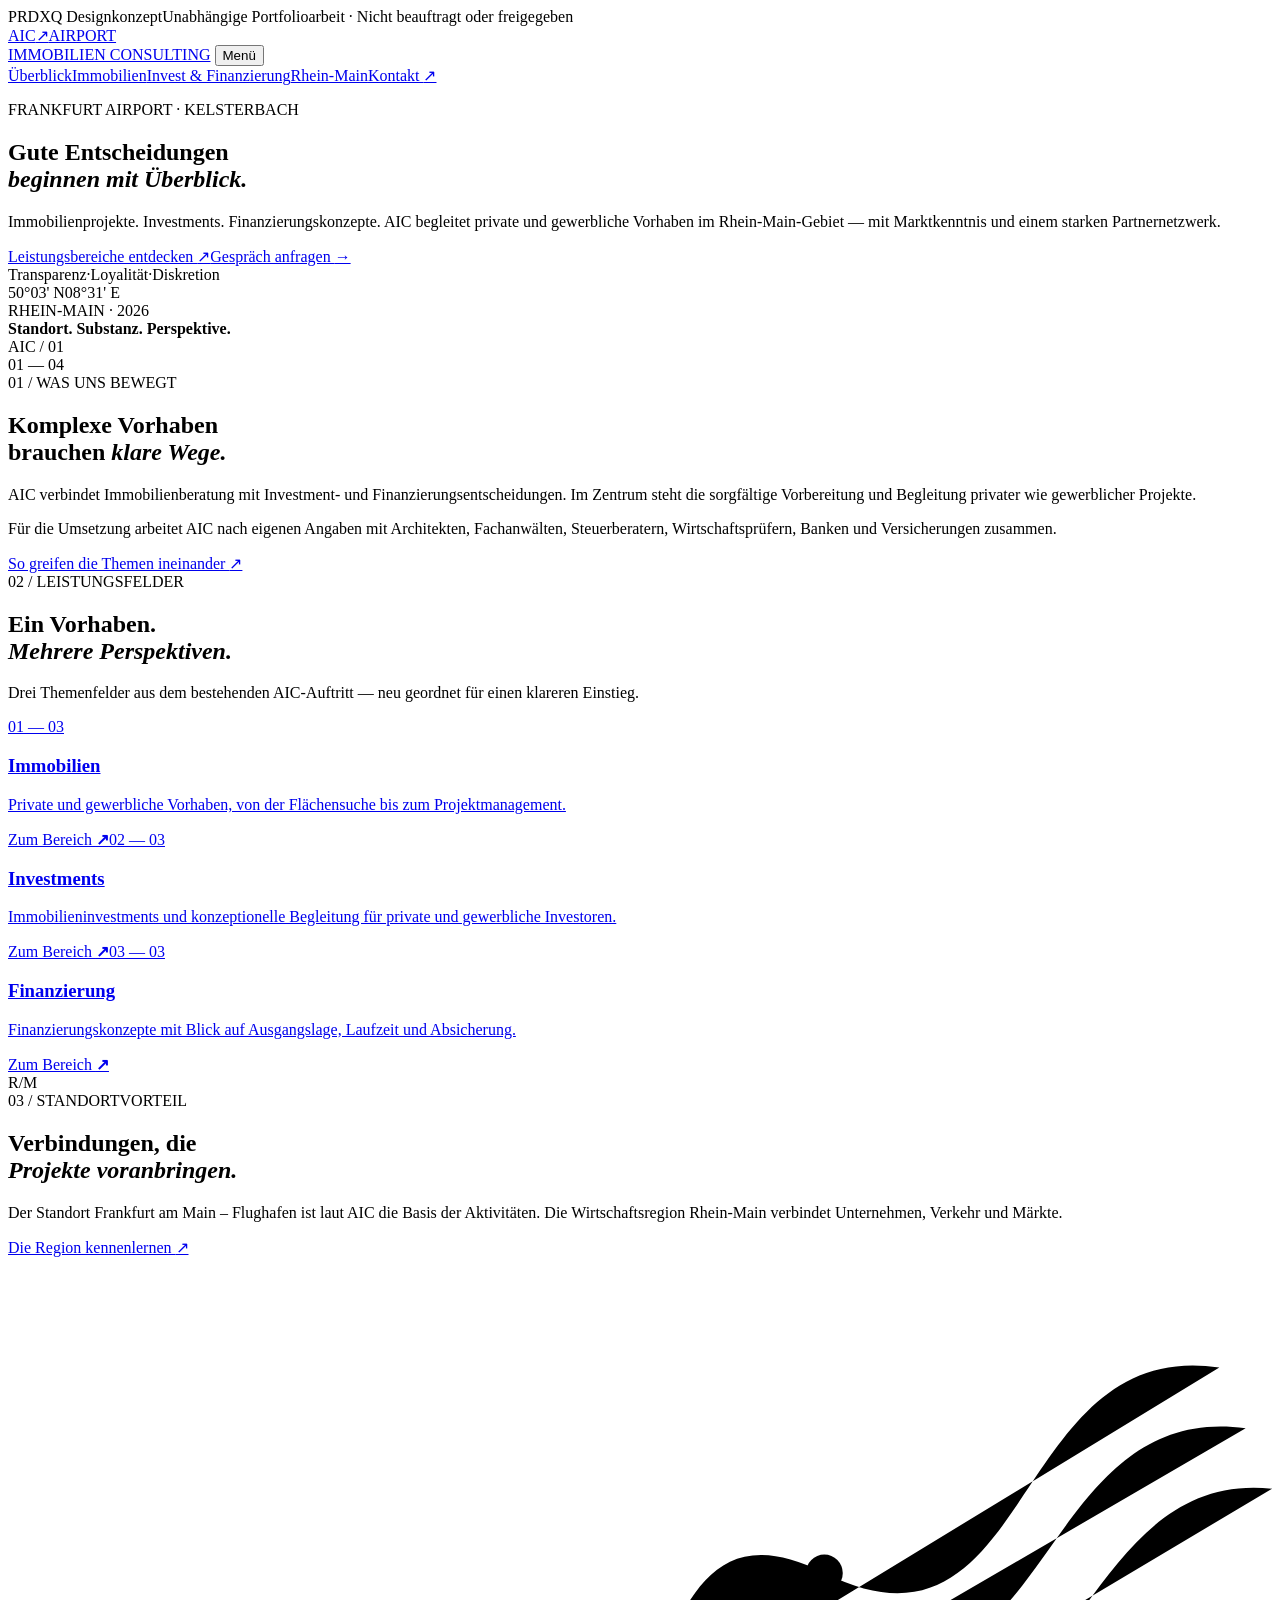
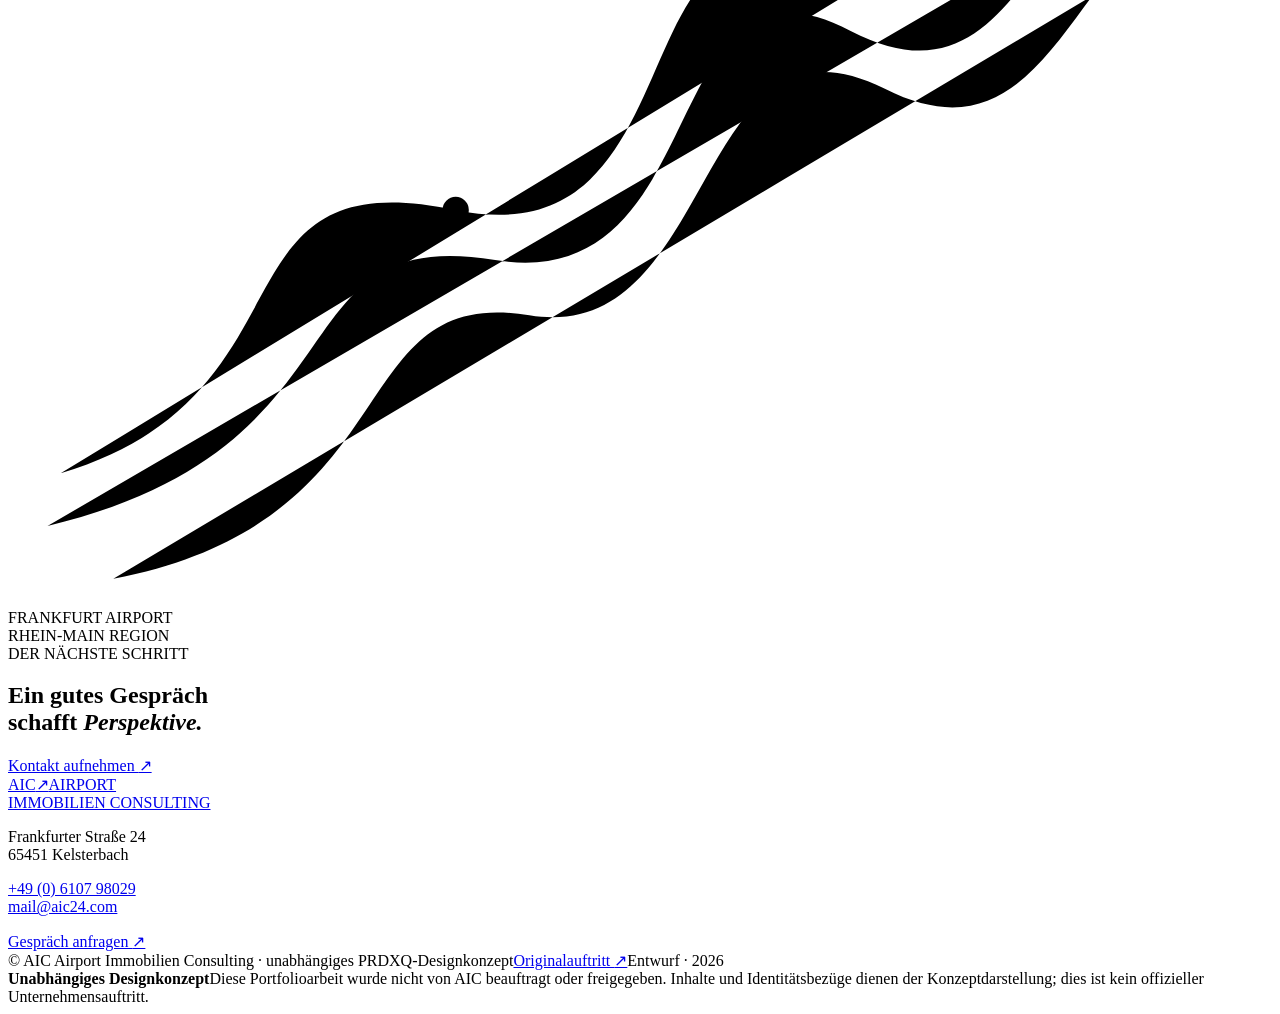
==== index.html @ 9c1928cd "Add AIC redesign concept index.html" ====
<!doctype html>
<html lang="de">
<head>
  <meta charset="utf-8"><meta name="viewport" content="width=device-width, initial-scale=1">
  <meta name="theme-color" content="#142e30">
  <meta name="description" content="Unabhängiges PRDXQ-Websitekonzept für AIC Airport Immobilien Consulting in Kelsterbach. Immobilien, Investments und Finanzierungsberatung.">
  <title>AIC — Immobilien mit Weitblick | Konzept von PRDXQ</title>
  <link rel="icon" href="favicon.svg" type="image/svg+xml"><link rel="stylesheet" href="styles.css">
</head>
<body>
  <div class="concept-ribbon"><span>PRDXQ Designkonzept</span><span>Unabhängige Portfolioarbeit · Nicht beauftragt oder freigegeben</span></div>
  <header class="site-header"><a class="brand" href="index.html" aria-label="AIC Startseite"><span class="brand-mark">AIC<span>↗</span></span><span class="brand-name">AIRPORT<br>IMMOBILIEN CONSULTING</span></a>
    <button class="menu-toggle" aria-expanded="false" aria-controls="primary-nav"><span></span><span></span><span class="sr-only">Menü</span></button>
    <nav id="primary-nav" class="primary-nav" aria-label="Hauptnavigation"><a class="active" href="index.html">Überblick</a><a href="immobilien.html">Immobilien</a><a href="investment.html">Invest & Finanzierung</a><a href="region.html">Rhein-Main</a><a class="nav-contact" href="kontakt.html">Kontakt <span>↗</span></a></nav>
  </header>
  <main>
    <section class="hero hero-home">
      <div class="hero-copy"><p class="eyebrow"><span class="eyebrow-line"></span> FRANKFURT AIRPORT · KELSTERBACH</p><h1>Gute Entscheidungen<br><em>beginnen mit Überblick.</em></h1><p class="hero-lede">Immobilienprojekte. Investments. Finanzierungskonzepte. AIC begleitet private und gewerbliche Vorhaben im Rhein-Main-Gebiet — mit Marktkenntnis und einem starken Partnernetzwerk.</p><div class="hero-actions"><a class="button button-light" href="immobilien.html">Leistungsbereiche entdecken <span>↗</span></a><a class="text-link" href="kontakt.html">Gespräch anfragen <span>→</span></a></div><div class="hero-foot"><span>Transparenz</span><span>·</span><span>Loyalität</span><span>·</span><span>Diskretion</span></div></div>
      <div class="hero-art" aria-label="Abstrakte Architekturzeichnung der Rhein-Main-Region"><div class="orbit orbit-a"></div><div class="orbit orbit-b"></div><div class="sun"></div><div class="tower tower-back"></div><div class="tower tower-main"><i></i><i></i><i></i><i></i><i></i><i></i></div><div class="tower tower-low"></div><div class="runway"><span>50°03' N</span><span>08°31' E</span></div><div class="art-caption">RHEIN-MAIN · 2026<br><b>Standort. Substanz. Perspektive.</b></div><div class="art-coordinate">AIC / 01</div></div>
      <div class="hero-index">01 <span>—</span> 04</div>
    </section>
    <section class="intro section-pad"><div class="section-kicker">01 / WAS UNS BEWEGT</div><div class="intro-grid"><h2>Komplexe Vorhaben<br>brauchen <em>klare Wege.</em></h2><div class="intro-body"><p>AIC verbindet Immobilienberatung mit Investment- und Finanzierungsentscheidungen. Im Zentrum steht die sorgfältige Vorbereitung und Begleitung privater wie gewerblicher Projekte.</p><p>Für die Umsetzung arbeitet AIC nach eigenen Angaben mit Architekten, Fachanwälten, Steuerberatern, Wirtschaftsprüfern, Banken und Versicherungen zusammen.</p><a class="arrow-link" href="investment.html">So greifen die Themen ineinander <span>↗</span></a></div></div></section>
    <section class="practice-section"><div class="section-pad"><div class="section-top"><div><div class="section-kicker">02 / LEISTUNGSFELDER</div><h2>Ein Vorhaben.<br><em>Mehrere Perspektiven.</em></h2></div><p class="section-aside">Drei Themenfelder aus dem bestehenden AIC-Auftritt — neu geordnet für einen klareren Einstieg.</p></div><div class="practice-grid"><a class="practice-card card-property" href="immobilien.html"><span class="card-no">01 — 03</span><div class="line-icon building-icon"><i></i><i></i><i></i><i></i><i></i><i></i><i></i><i></i><i></i></div><h3>Immobilien</h3><p>Private und gewerbliche Vorhaben, von der Flächensuche bis zum Projektmanagement.</p><span class="card-link">Zum Bereich <b>↗</b></span></a><a class="practice-card card-invest" href="investment.html"><span class="card-no">02 — 03</span><div class="line-icon chart-icon"><i></i><i></i><i></i><i></i></div><h3>Investments</h3><p>Immobilieninvestments und konzeptionelle Begleitung für private und gewerbliche Investoren.</p><span class="card-link">Zum Bereich <b>↗</b></span></a><a class="practice-card card-finance" href="investment.html#finanzierung"><span class="card-no">03 — 03</span><div class="line-icon compass-icon"><i></i><i></i></div><h3>Finanzierung</h3><p>Finanzierungskonzepte mit Blick auf Ausgangslage, Laufzeit und Absicherung.</p><span class="card-link">Zum Bereich <b>↗</b></span></a></div></div></section>
    <section class="region-band"><div class="region-number">R/M</div><div><div class="section-kicker">03 / STANDORTVORTEIL</div><h2>Verbindungen, die<br><em>Projekte voranbringen.</em></h2><p>Der Standort Frankfurt am Main – Flughafen ist laut AIC die Basis der Aktivitäten. Die Wirtschaftsregion Rhein-Main verbindet Unternehmen, Verkehr und Märkte.</p><a class="button button-outline" href="region.html">Die Region kennenlernen <span>↗</span></a></div><div class="region-lines" aria-hidden="true"><svg viewBox="0 0 480 360"><path d="M20 310 C120 280 75 190 170 210 S230 80 310 120 S380 30 460 42"/><path d="M15 330 C140 300 100 215 185 229 S245 103 320 142 S390 54 470 65"/><path d="M40 350 C155 328 126 238 198 250 S260 127 333 164 S405 80 480 88"/><circle cx="310" cy="120" r="7"/><circle cx="170" cy="210" r="5"/></svg><span>FRANKFURT AIRPORT<br>RHEIN-MAIN REGION</span></div></section>
    <section class="closing-cta"><div class="section-kicker">DER NÄCHSTE SCHRITT</div><h2>Ein gutes Gespräch<br>schafft <em>Perspektive.</em></h2><a class="button button-dark" href="kontakt.html">Kontakt aufnehmen <span>↗</span></a></section>
  </main>
  <footer class="site-footer"><div class="footer-main"><a class="brand footer-brand" href="index.html"><span class="brand-mark">AIC<span>↗</span></span><span class="brand-name">AIRPORT<br>IMMOBILIEN CONSULTING</span></a><p>Frankfurter Straße 24<br>65451 Kelsterbach</p><p><a href="tel:+49610798029">+49 (0) 6107 98029</a><br><a href="mailto:mail@aic24.com">mail@aic24.com</a></p><a href="kontakt.html" class="footer-cta">Gespräch anfragen <span>↗</span></a></div><div class="footer-bottom"><span>© AIC Airport Immobilien Consulting · unabhängiges PRDXQ-Designkonzept</span><a href="https://www.aic24.de/" target="_blank" rel="noopener">Originalauftritt <span>↗</span></a><span>Entwurf · 2026</span></div></footer>
  <aside class="concept-note"><b>Unabhängiges Designkonzept</b><span>Diese Portfolioarbeit wurde nicht von AIC beauftragt oder freigegeben. Inhalte und Identitätsbezüge dienen der Konzeptdarstellung; dies ist kein offizieller Unternehmensauftritt.</span></aside>
  <script src="script.js" defer></script>
</body></html>
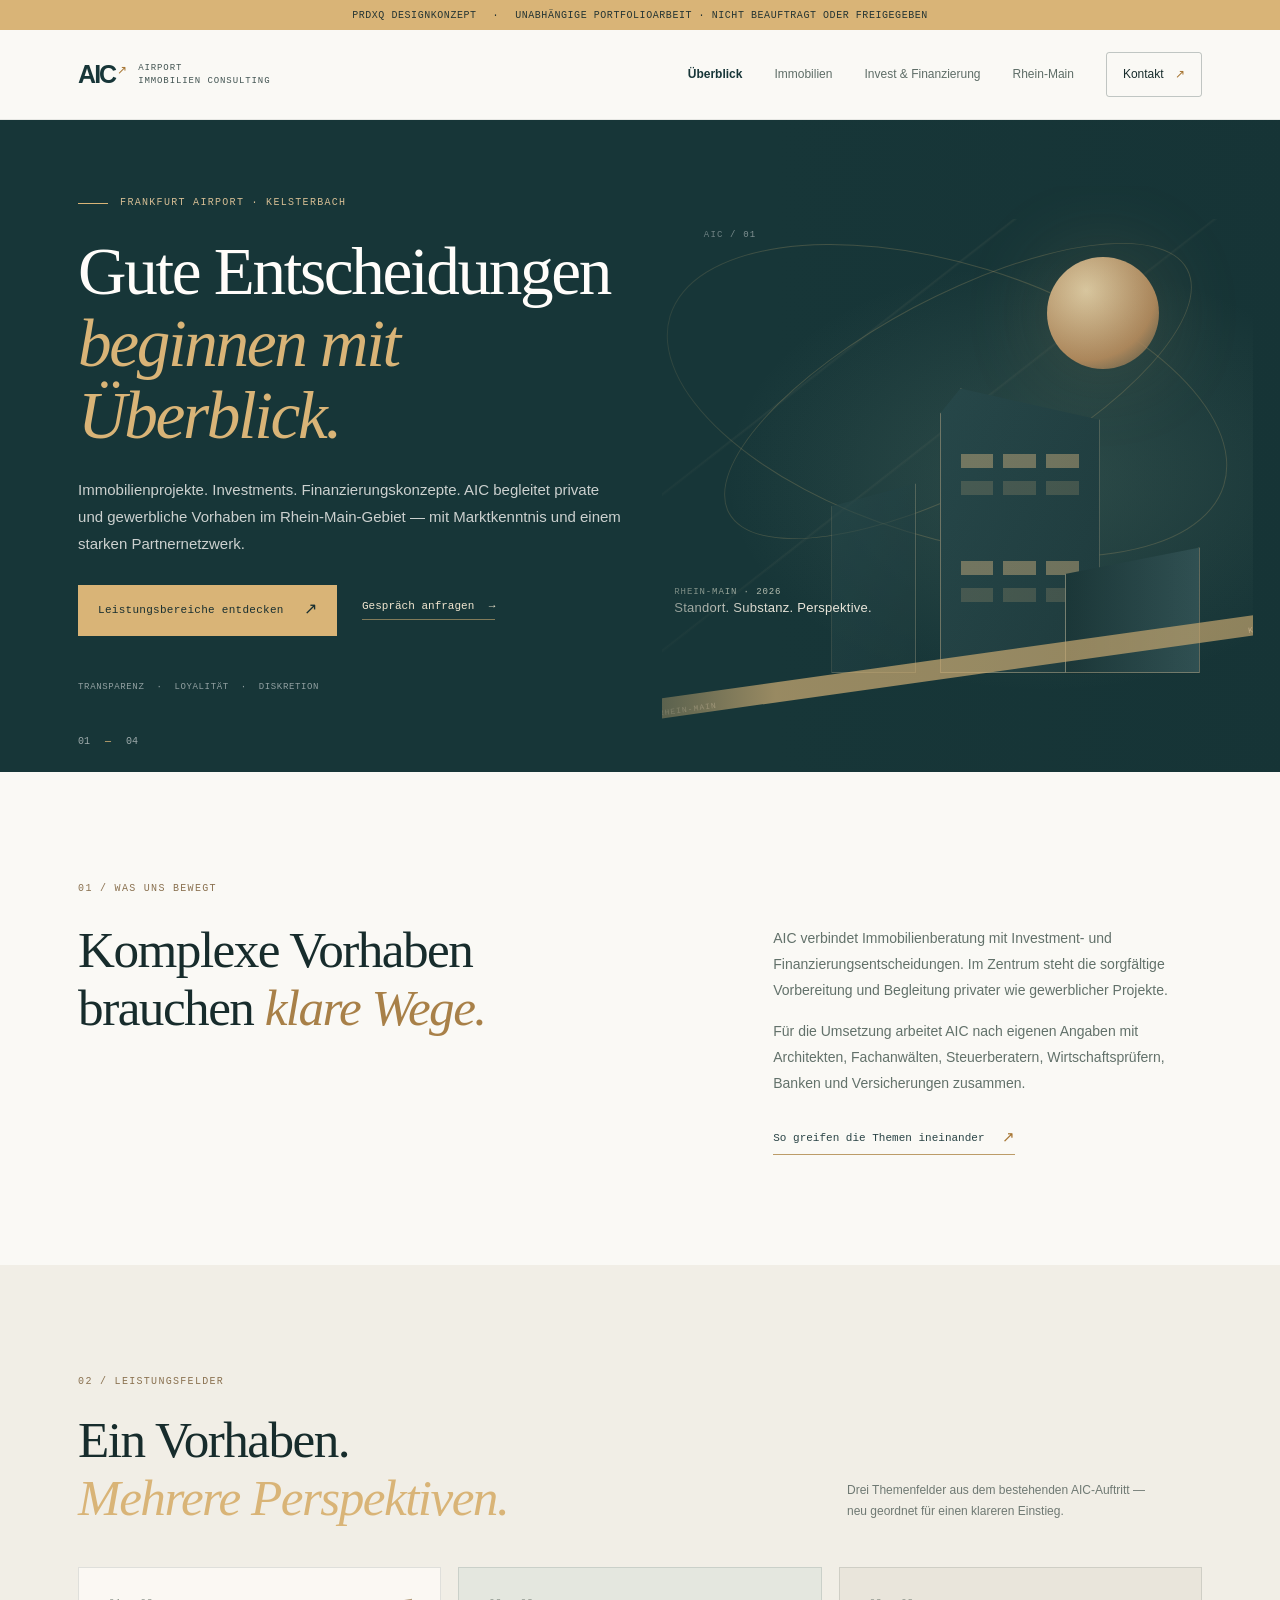
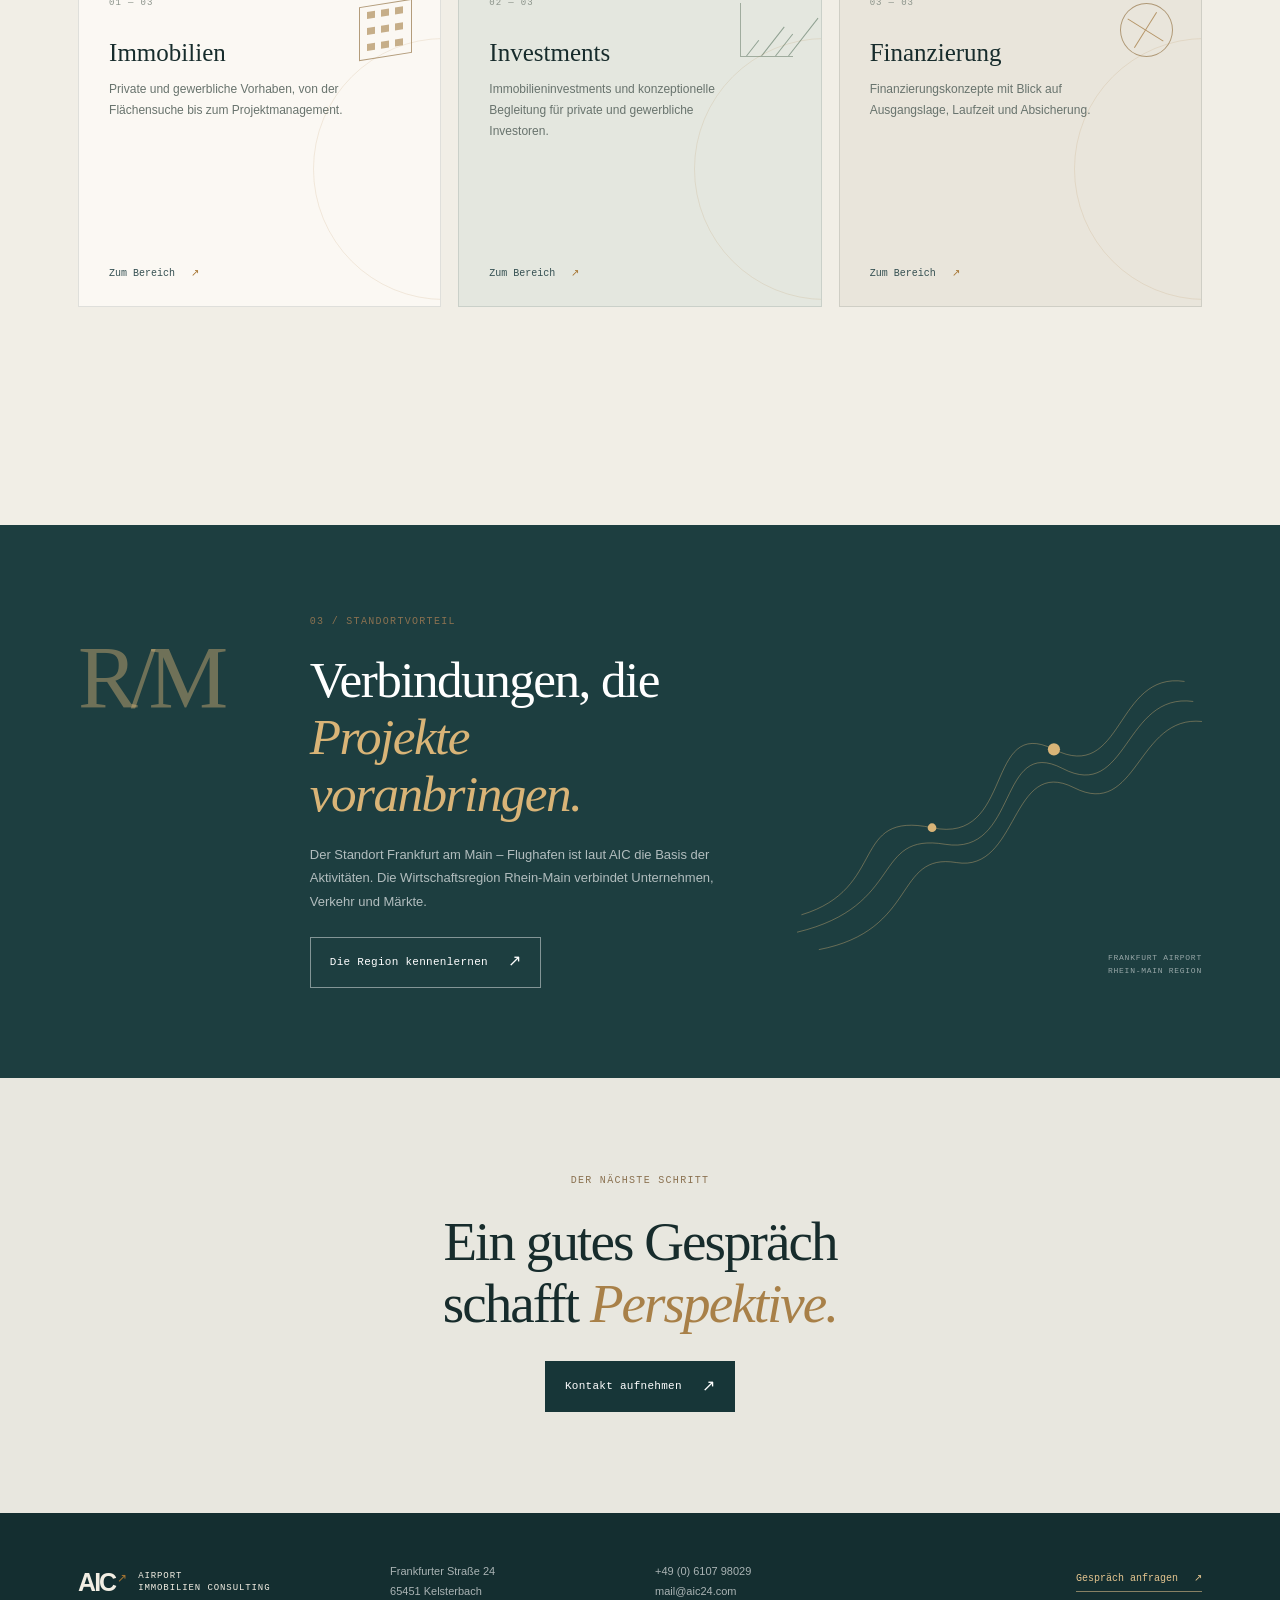
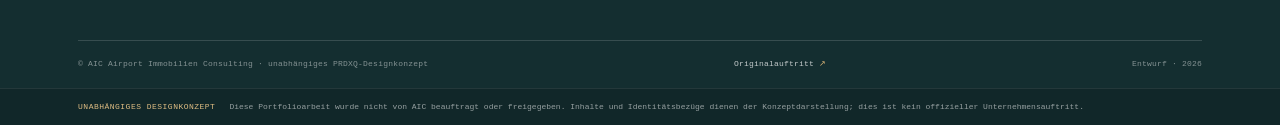
==== commit 649f628b: "Refine verified details in index.html" ====
--- a/index.html
+++ b/index.html
@@ -16,7 +16,7 @@
   <main>
     <section class="hero hero-home">
       <div class="hero-copy"><p class="eyebrow"><span class="eyebrow-line"></span> FRANKFURT AIRPORT · KELSTERBACH</p><h1>Gute Entscheidungen<br><em>beginnen mit Überblick.</em></h1><p class="hero-lede">Immobilienprojekte. Investments. Finanzierungskonzepte. AIC begleitet private und gewerbliche Vorhaben im Rhein-Main-Gebiet — mit Marktkenntnis und einem starken Partnernetzwerk.</p><div class="hero-actions"><a class="button button-light" href="immobilien.html">Leistungsbereiche entdecken <span>↗</span></a><a class="text-link" href="kontakt.html">Gespräch anfragen <span>→</span></a></div><div class="hero-foot"><span>Transparenz</span><span>·</span><span>Loyalität</span><span>·</span><span>Diskretion</span></div></div>
-      <div class="hero-art" aria-label="Abstrakte Architekturzeichnung der Rhein-Main-Region"><div class="orbit orbit-a"></div><div class="orbit orbit-b"></div><div class="sun"></div><div class="tower tower-back"></div><div class="tower tower-main"><i></i><i></i><i></i><i></i><i></i><i></i></div><div class="tower tower-low"></div><div class="runway"><span>50°03' N</span><span>08°31' E</span></div><div class="art-caption">RHEIN-MAIN · 2026<br><b>Standort. Substanz. Perspektive.</b></div><div class="art-coordinate">AIC / 01</div></div>
+      <div class="hero-art" aria-label="Abstrakte Architekturzeichnung der Rhein-Main-Region"><div class="orbit orbit-a"></div><div class="orbit orbit-b"></div><div class="sun"></div><div class="tower tower-back"></div><div class="tower tower-main"><i></i><i></i><i></i><i></i><i></i><i></i></div><div class="tower tower-low"></div><div class="runway"><span>RHEIN-MAIN</span><span>KELSTERBACH</span></div><div class="art-caption">RHEIN-MAIN · 2026<br><b>Standort. Substanz. Perspektive.</b></div><div class="art-coordinate">AIC / 01</div></div>
       <div class="hero-index">01 <span>—</span> 04</div>
     </section>
     <section class="intro section-pad"><div class="section-kicker">01 / WAS UNS BEWEGT</div><div class="intro-grid"><h2>Komplexe Vorhaben<br>brauchen <em>klare Wege.</em></h2><div class="intro-body"><p>AIC verbindet Immobilienberatung mit Investment- und Finanzierungsentscheidungen. Im Zentrum steht die sorgfältige Vorbereitung und Begleitung privater wie gewerblicher Projekte.</p><p>Für die Umsetzung arbeitet AIC nach eigenen Angaben mit Architekten, Fachanwälten, Steuerberatern, Wirtschaftsprüfern, Banken und Versicherungen zusammen.</p><a class="arrow-link" href="investment.html">So greifen die Themen ineinander <span>↗</span></a></div></div></section>
--- a/styles.css
+++ b/styles.css
@@ -0,0 +1,19 @@
+:root{--ink:#172c2c;--pine:#173638;--pine2:#244548;--cream:#f1eee6;--paper:#faf9f5;--gold:#d9b477;--muted:#77837c;--line:#d7d9d1;--white:#fffdfa;--serif:'Playfair Display',Georgia,serif;--sans:'DM Sans',Arial,sans-serif;--mono:'DM Mono',monospace;--max:1320px}
+*{box-sizing:border-box}html{scroll-behavior:smooth;scroll-padding-top:110px}body{margin:0;background:var(--paper);color:var(--ink);font:16px/1.65 var(--sans);-webkit-font-smoothing:antialiased}a{color:inherit;text-decoration:none}button{font:inherit}::selection{background:#d9b477;color:#142e30}.sr-only{position:absolute;width:1px;height:1px;padding:0;margin:-1px;overflow:hidden;clip:rect(0,0,0,0);white-space:nowrap;border:0}
+.concept-ribbon{min-height:30px;background:#d9b477;color:#253533;display:flex;align-items:center;justify-content:center;gap:16px;padding:5px 20px;font:10px/1.3 var(--mono);letter-spacing:.055em;text-transform:uppercase}.concept-ribbon span:first-child{font-weight:500}.concept-ribbon span+span:before{content:'·';margin-right:16px}
+.site-header{height:90px;padding:0 max(calc((100vw - var(--max))/2),6.1vw);display:flex;align-items:center;justify-content:space-between;position:relative;z-index:5;background:rgba(250,249,245,.94);border-bottom:1px solid rgba(23,44,44,.09);backdrop-filter:blur(18px)}.brand{display:flex;align-items:center;gap:13px;min-width:220px}.brand-mark{font:600 25px/.9 var(--sans);letter-spacing:-.08em;color:var(--pine)}.brand-mark span{font:400 12px var(--mono);color:#a67532;vertical-align:top;margin-left:2px}.brand-name{font:9px/1.35 var(--mono);letter-spacing:.1em;color:#425452}.primary-nav{display:flex;align-items:center;gap:32px}.primary-nav>a{font-size:12px;color:#5e6d67;transition:color .2s}.primary-nav>a:hover,.primary-nav>a.active{color:var(--pine);font-weight:600}.primary-nav .nav-contact{border:1px solid rgba(23,44,44,.25);border-radius:3px;padding:12px 16px;color:var(--ink)}.nav-contact span{color:#a67532;margin-left:8px}.menu-toggle{display:none}
+.hero{min-height:620px;background:var(--pine);color:#fffdfa;position:relative;display:grid;grid-template-columns:1.04fr .96fr;overflow:hidden;padding:76px max(calc((100vw - var(--max))/2),6.1vw) 68px}.hero:after{content:'';position:absolute;inset:0 0 0 42%;background:linear-gradient(90deg,var(--pine) 0%,rgba(23,54,56,.05) 32%,rgba(16,38,40,.12) 100%);pointer-events:none}.hero-copy{position:relative;z-index:1;align-self:center;max-width:640px;padding:0 3vw 12px 0}.eyebrow,.section-kicker{font:10px/1.4 var(--mono);letter-spacing:.13em;text-transform:uppercase}.eyebrow{display:flex;align-items:center;gap:12px;color:#d5bd94}.eyebrow-line{display:inline-block;width:30px;height:1px;background:var(--gold)}h1,h2,h3,p{margin-top:0}h1{font:500 clamp(44px,5.25vw,74px)/1.07 var(--serif);letter-spacing:-.035em;margin:26px 0 24px}h1 em,h2 em{font-weight:500;color:var(--gold)}.hero-lede{font-size:15px;line-height:1.8;color:rgba(255,253,250,.78);max-width:560px;margin:0 0 28px}.hero-actions{display:flex;align-items:center;gap:25px}.button{display:inline-flex;align-items:center;justify-content:center;gap:20px;padding:15px 19px;min-height:51px;border:1px solid transparent;font:11px/1 var(--mono);letter-spacing:.025em;transition:transform .22s,background .22s,color .22s,border-color .22s}.button:hover{transform:translateY(-2px)}.button span{font-size:16px}.button-light{background:var(--gold);color:#192f30}.button-light:hover{background:#e6c890}.button-outline{border-color:rgba(255,255,255,.45);color:#fff}.button-outline:hover{background:rgba(255,255,255,.1)}.button-dark{background:var(--pine);color:#fff}.button-dark:hover{background:#285052}.text-link{font:11px var(--mono);color:#f2e7d1;border-bottom:1px solid rgba(217,180,119,.55);padding:0 0 7px}.text-link span{margin-left:8px}.hero-foot{display:flex;gap:12px;margin-top:46px;color:rgba(255,255,255,.53);font:9px var(--mono);letter-spacing:.07em;text-transform:uppercase}.hero-index{position:absolute;bottom:25px;left:max(calc((100vw - var(--max))/2),6.1vw);font:10px var(--mono);color:rgba(255,255,255,.58);z-index:2}.hero-index span{color:var(--gold);padding:0 9px}
+.hero-art{position:relative;align-self:stretch;min-height:470px;overflow:hidden;margin:-10px -4vw -30px 0}.hero-art:before{content:'';position:absolute;inset:6% 0 0;background:linear-gradient(142deg,transparent 28%,rgba(213,189,148,.07) 28.2%,transparent 28.5%,transparent 44%,rgba(213,189,148,.06) 44.2%,transparent 44.5%),radial-gradient(ellipse at 65% 50%,rgba(148,176,153,.2),transparent 59%)}.orbit{position:absolute;border:1px solid rgba(217,180,119,.23);border-radius:50%;transform:rotate(-28deg)}.orbit-a{width:520px;height:190px;top:20%;left:6%}.orbit-b{width:580px;height:275px;top:14%;left:-1%;transform:rotate(17deg)}.sun{position:absolute;width:112px;height:112px;border-radius:50%;background:radial-gradient(circle at 35% 30%,#ecd6aa,#bb9060 65%,rgba(187,144,96,.25));top:13%;right:16%;box-shadow:0 0 90px rgba(217,180,119,.2)}.tower{position:absolute;bottom:11%;background:linear-gradient(115deg,#28494b,#203d3f);border:1px solid rgba(220,196,155,.45);box-shadow:18px 18px 40px rgba(5,20,21,.18)}.tower-main{width:160px;height:285px;right:26%;clip-path:polygon(13% 0,100% 11%,100% 100%,0 100%,0 9%);padding:65px 20px 20px;display:grid;grid-template-columns:repeat(3,1fr);gap:15px 10px}.tower-main i{display:block;background:rgba(226,191,135,.45);height:14px;box-shadow:0 27px rgba(226,191,135,.2)}.tower-back{width:85px;height:190px;right:57%;bottom:11%;opacity:.62;clip-path:polygon(0 12%,100% 0,100% 100%,0 100%)}.tower-low{width:135px;height:126px;right:9%;clip-path:polygon(0 21%,100% 0,100% 100%,0 100%);background:linear-gradient(90deg,#1c3839,#345557)}.runway{position:absolute;height:1px;background:rgba(217,180,119,.7);width:115%;bottom:11%;left:-3%;transform:rotate(-8deg);display:flex;justify-content:space-between;padding:10px 10px;color:#d8bd92;font:8px var(--mono);letter-spacing:.13em}.art-caption{position:absolute;bottom:21%;left:2%;font:9px/1.7 var(--mono);letter-spacing:.1em;color:#c2c9ba}.art-caption b{font:500 13px var(--sans);letter-spacing:.02em;color:#f6f0e4}.art-coordinate{position:absolute;top:8%;left:7%;font:9px var(--mono);letter-spacing:.13em;color:rgba(255,255,255,.54)}
+.section-pad{padding:110px max(calc((100vw - var(--max))/2),6.1vw)}.section-kicker{color:#8a7150}.intro-grid{display:grid;grid-template-columns:1fr .75fr;gap:11%;align-items:start;margin-top:25px}.intro h2,.section-top h2,.service-intro h2,.process-section h2,.considerations h2,.investment-copy h2,.notice-card h2{font:500 clamp(36px,4vw,54px)/1.13 var(--serif);letter-spacing:-.03em;margin-bottom:0}.intro h2 em,.service-intro h2 em,.process-section h2 em,.considerations h2 em,.investment-copy h2 em,.notice-card h2 em{color:#a88048}.intro-body{padding-top:5px;max-width:520px}.intro-body p,.service-intro-grid p{font-size:14px;line-height:1.85;color:#62716a;margin:0 0 16px}.arrow-link{display:inline-flex;gap:18px;align-items:center;margin-top:15px;border-bottom:1px solid #bc9c68;padding-bottom:7px;font:11px var(--mono);color:#294345}.arrow-link span{color:#a67532;font-size:15px}.practice-section{background:var(--cream);padding:0 0 108px}.section-top{display:flex;justify-content:space-between;align-items:end;margin-bottom:40px}.section-top h2{margin-top:22px}.section-aside{max-width:310px;font-size:12px;line-height:1.75;color:#6f7973;margin:0 4% 5px 0}.practice-grid{display:grid;grid-template-columns:repeat(3,1fr);gap:17px}.practice-card{min-height:340px;position:relative;padding:30px 30px 27px;display:flex;flex-direction:column;border:1px solid rgba(23,44,44,.12);background:rgba(255,253,250,.7);overflow:hidden;transition:transform .25s,box-shadow .25s}.practice-card:after{content:'';position:absolute;width:260px;height:260px;border:1px solid rgba(166,117,50,.13);border-radius:50%;right:-135px;top:70px}.practice-card:hover{transform:translateY(-5px);box-shadow:0 20px 44px rgba(30,52,48,.1)}.card-invest{background:#e4e7df}.card-finance{background:#e9e5db}.card-no{font:9px var(--mono);letter-spacing:.1em;color:#8b938a}.practice-card h3{font:500 25px var(--serif);margin:31px 0 12px}.practice-card p{font-size:12px;line-height:1.75;color:#68736d;max-width:260px}.card-link{font:10px var(--mono);margin-top:auto;color:#355052}.card-link b{color:#a67532;font-weight:400;margin-left:10px}.line-icon{position:absolute;right:28px;top:35px;width:53px;height:54px;opacity:.78}.building-icon{display:grid;grid-template-columns:repeat(3,8px);gap:6px;padding:5px 7px;border:1px solid #9f835a;transform:skewY(-9deg)}.building-icon i{background:#b89a6c;height:7px}.chart-icon{border-bottom:1px solid #8e9c8d;border-left:1px solid #8e9c8d}.chart-icon i{position:absolute;width:1px;background:#778d7c;bottom:0;left:5px;height:20px;transform:rotate(38deg);transform-origin:bottom}.chart-icon i:nth-child(2){left:20px;height:37px}.chart-icon i:nth-child(3){left:34px;height:28px}.chart-icon i:nth-child(4){left:47px;height:48px}.compass-icon{border:1px solid #9f835a;border-radius:50%}.compass-icon i{position:absolute;left:24px;top:5px;height:42px;width:1px;background:#a7804a;transform:rotate(32deg)}.compass-icon i+ i{transform:rotate(122deg)}
+.region-band{background:#1d3e40;color:#fff;display:grid;grid-template-columns:.42fr 1fr 1fr;align-items:center;gap:5%;padding:90px max(calc((100vw - var(--max))/2),6.1vw);overflow:hidden;position:relative}.region-number{font:500 clamp(42px,7vw,94px)/1 var(--serif);color:rgba(217,180,119,.44);letter-spacing:-.08em;align-self:start;padding-top:17px}.region-band h2{font:500 clamp(38px,4vw,53px)/1.12 var(--serif);margin:22px 0 20px;letter-spacing:-.03em}.region-band h2 em{color:var(--gold)}.region-band p{font-size:13px;line-height:1.8;color:rgba(255,255,255,.66);max-width:420px;margin-bottom:24px}.region-lines{position:relative;align-self:stretch;min-height:270px}.region-lines svg{width:100%;height:100%;overflow:visible}.region-lines path{fill:none;stroke:rgba(217,180,119,.46);stroke-width:1}.region-lines circle{fill:#d9b477}.region-lines span{position:absolute;right:0;bottom:10px;font:8px/1.7 var(--mono);letter-spacing:.09em;color:rgba(255,255,255,.54)}.closing-cta{text-align:center;padding:96px 24px 101px;background:#e8e7df}.closing-cta .section-kicker{margin-bottom:23px}.closing-cta h2{font:500 clamp(40px,4.3vw,58px)/1.12 var(--serif);margin:0 auto 27px;letter-spacing:-.035em}.closing-cta h2 em{color:#a88048}.site-footer{background:#142e30;color:#edf0e8;padding:49px max(calc((100vw - var(--max))/2),6.1vw) 20px}.footer-main{display:grid;grid-template-columns:1.2fr 1fr 1.2fr 1fr;gap:30px;align-items:center;padding-bottom:38px}.footer-brand .brand-mark,.footer-brand .brand-name{color:#f2eee3}.footer-main p{font-size:11px;line-height:1.8;color:rgba(255,255,255,.64);margin:0}.footer-main p a{transition:color .15s}.footer-main p a:hover{color:var(--gold)}.footer-cta{justify-self:end;font:10px var(--mono);color:#e5c58f;border-bottom:1px solid rgba(229,197,143,.55);padding-bottom:7px}.footer-cta span{margin-left:10px}.footer-bottom{border-top:1px solid rgba(255,255,255,.15);padding-top:18px;display:flex;align-items:center;justify-content:space-between;gap:15px;color:rgba(255,255,255,.48);font:8px var(--mono);letter-spacing:.025em}.footer-bottom a{color:rgba(255,255,255,.75)}.footer-bottom a span{color:var(--gold)}.concept-note{border-top:1px solid rgba(255,255,255,.08);background:#112729;color:rgba(255,255,255,.56);padding:12px max(calc((100vw - var(--max))/2),6.1vw);display:flex;gap:14px;align-items:center;font:8px/1.6 var(--mono)}.concept-note b{white-space:nowrap;color:#dfbd83;font-weight:400;text-transform:uppercase;letter-spacing:.06em}
+/* Detail page hero and editorial sections */
+.page-hero{min-height:490px;padding:72px max(calc((100vw - var(--max))/2),6.1vw);background:var(--pine);color:white;display:grid;grid-template-columns:1fr .85fr;align-items:center;position:relative;overflow:hidden}.page-hero:after{content:'';position:absolute;width:540px;height:540px;border:1px solid rgba(217,180,119,.12);border-radius:50%;right:10%;top:-26%;box-shadow:0 0 0 45px rgba(217,180,119,.025),0 0 0 95px rgba(217,180,119,.02)}.page-hero-copy{position:relative;z-index:1}.page-hero h1{font-size:clamp(48px,5vw,69px);margin:24px 0 19px}.page-hero .hero-lede{font-size:14px;max-width:510px}.breadcrumb{display:flex;gap:12px;align-items:center;margin-top:27px;font:9px var(--mono);color:rgba(255,255,255,.53)}.breadcrumb a{color:rgba(255,255,255,.82)}.breadcrumb span:nth-child(2){color:var(--gold)}.property-illustration{height:355px;position:relative;margin-left:6%;z-index:1;background:linear-gradient(110deg,rgba(13,32,34,.08),rgba(13,32,34,.36));border:1px solid rgba(217,180,119,.15)}.property-illustration:before,.property-illustration:after{content:'';position:absolute;inset:0;background-image:linear-gradient(rgba(217,180,119,.07) 1px,transparent 1px),linear-gradient(90deg,rgba(217,180,119,.07) 1px,transparent 1px);background-size:32px 32px;mask-image:linear-gradient(130deg,black,transparent 85%)}.plan{position:absolute;border:1px solid rgba(221,192,143,.74);background:rgba(217,180,119,.025);transform:rotate(-8deg) skewX(-8deg);box-shadow:0 0 25px rgba(217,180,119,.07)}.plan-one{width:235px;height:170px;left:19%;top:24%}.plan-two{width:135px;height:108px;left:42%;top:41%;border-color:rgba(221,192,143,.42)}.plan-three{width:95px;height:168px;left:15%;top:30%;border-color:rgba(221,192,143,.36)}.blueprint-label,.plan-dim,.plan-cross{position:absolute;font:8px/1.6 var(--mono);letter-spacing:.08em;color:#dfc18d}.blueprint-label{top:19px;left:20px}.plan-dim{color:rgba(255,255,255,.54)}.dim-a{left:43%;top:22%}.dim-b{left:20%;bottom:22%;transform:rotate(-90deg)}.plan-cross{font-size:18px;left:71%;top:68%}.service-intro{padding-top:88px;padding-bottom:82px}.service-intro-grid{display:grid;grid-template-columns:.7fr 1fr;gap:13%;margin-top:24px;align-items:start}.service-intro-grid>div{max-width:600px;padding-top:5px}.audience-section{background:var(--cream);padding:0 max(calc((100vw - var(--max))/2),6.1vw)}.audience-row{min-height:300px;display:grid;grid-template-columns:.55fr 1.05fr 1.1fr .3fr;gap:3%;align-items:center;border-bottom:1px solid rgba(23,44,44,.17);position:relative;overflow:hidden}.audience-index,.audience-title>span{font:9px var(--mono);letter-spacing:.1em;color:#9b7b4c}.audience-title h2{font:500 35px/1.17 var(--serif);margin:17px 0 0;letter-spacing:-.025em}.audience-content p,.audience-content li{font-size:12px;line-height:1.75;color:#64716a}.audience-content ul{margin:14px 0;padding-left:16px;list-style-type:square}.audience-content li::marker{color:#aa8751}.audience-content .arrow-link{margin-top:3px}.audience-mark{font:500 78px/1 var(--serif);color:rgba(22,54,55,.07);text-align:right}.process-section h2{margin:20px 0 39px}.process-track{display:grid;grid-template-columns:repeat(3,1fr);gap:0;border-top:1px solid var(--line);border-bottom:1px solid var(--line)}.process-track>div{padding:26px 24px 25px 0;position:relative}.process-track>div+div{border-left:1px solid var(--line);padding-left:28px}.process-track span,.consideration-list>div>span{font:10px var(--mono);color:#a88048}.process-track h3,.consideration-list h3{font:500 20px var(--serif);margin:20px 0 7px}.process-track p,.consideration-list p{font-size:11px;line-height:1.7;color:#6b766f;margin:0;max-width:230px}.small-note{font:9px/1.7 var(--mono);color:#8b918a;margin-top:19px}
+.page-finance{background:#163438}.finance-art{height:350px;margin-left:5%;position:relative;overflow:hidden;border:1px solid rgba(217,180,119,.15);background:radial-gradient(ellipse at 51% 47%,rgba(180,153,110,.2),transparent 40%),linear-gradient(145deg,rgba(255,255,255,.015),rgba(0,0,0,.1))}.finance-grid{position:absolute;inset:0;background-image:linear-gradient(rgba(217,180,119,.055) 1px,transparent 1px),linear-gradient(90deg,rgba(217,180,119,.055) 1px,transparent 1px);background-size:30px 30px;mask-image:radial-gradient(ellipse at center,black,transparent 76%)}.finance-sphere{position:absolute;width:142px;height:142px;left:calc(50% - 71px);top:calc(50% - 71px);border-radius:50%;background:radial-gradient(circle at 35% 31%,#e6cd9e,#b28a59 38%,rgba(178,138,89,.32) 70%,transparent 72%);box-shadow:0 0 80px rgba(217,180,119,.18)}.finance-ring{position:absolute;border:1px solid rgba(217,180,119,.39);border-radius:50%;left:calc(50% - 125px);top:calc(50% - 53px);width:250px;height:105px;transform:rotate(-25deg)}.ring-two{transform:rotate(55deg);border-color:rgba(217,180,119,.22)}.finance-coordinate,.finance-axis{position:absolute;font:8px var(--mono);letter-spacing:.09em;color:rgba(255,255,255,.6)}.finance-coordinate{top:18px;left:19px}.finance-axis{bottom:20px;right:18px}.finance-dot{position:absolute;width:7px;height:7px;border-radius:50%;background:#e8c68e;top:27%;left:70%;box-shadow:0 0 15px #e8c68e}.investment-panel{display:grid;grid-template-columns:.9fr 1.1fr;background:#e7e5dc}.investment-quote{padding:82px max(8vw,calc((100vw - var(--max))/2));padding-right:8%;background:#17383a;color:white;position:relative;min-height:380px;display:flex;flex-direction:column;justify-content:center}.quote-mark{font:110px/.6 var(--serif);color:var(--gold);opacity:.8}.investment-quote p{font:500 clamp(24px,2.8vw,36px)/1.32 var(--serif);max-width:500px;margin:22px 0}.quote-credit{font:8px/1.7 var(--mono);letter-spacing:.05em;color:rgba(255,255,255,.55)}.investment-copy{padding:84px max(calc((100vw - var(--max))/2),6.1vw) 80px 9%;align-self:center}.investment-copy h2{font-size:43px;margin:22px 0}.investment-copy p{font-size:12px;line-height:1.85;color:#66726b}.considerations h2{margin:20px 0 38px}.consideration-list{display:grid;grid-template-columns:repeat(4,1fr);border-top:1px solid var(--line);border-bottom:1px solid var(--line)}.consideration-list>div{padding:25px 20px 28px 0}.consideration-list>div+div{padding-left:20px;border-left:1px solid var(--line)}.consideration-list h3{margin-top:23px}.consideration-list p{max-width:200px}
+.page-region{grid-template-columns:1fr 1fr}.map-art{position:relative;height:390px;margin-left:0;z-index:1;background:radial-gradient(ellipse at 50% 50%,rgba(217,180,119,.11),transparent 65%)}.map-art:before{content:'';position:absolute;inset:0;background-image:linear-gradient(rgba(217,180,119,.04) 1px,transparent 1px),linear-gradient(90deg,rgba(217,180,119,.04) 1px,transparent 1px);background-size:25px 25px}.map-art svg{width:100%;height:100%;position:relative}.map-art path{fill:none;stroke-width:1}.map-river{stroke:rgba(139,181,181,.55);stroke-width:3!important}.map-route{stroke:rgba(217,180,119,.72);stroke-dasharray:5 6}.route-alt{stroke:rgba(217,180,119,.32);stroke-dasharray:3 9}.map-contour{stroke:rgba(217,180,119,.2)}.map-point{fill:var(--gold);stroke:#fff4df;stroke-width:2}.map-point.minor{fill:#88aaa4;stroke:none}.map-art text{fill:rgba(255,255,255,.7);font:8px var(--mono);letter-spacing:.05em}.map-scale{position:absolute;bottom:10px;right:2px;font:7px/1.6 var(--mono);color:rgba(255,255,255,.46)}.region-pillars{display:grid;grid-template-columns:repeat(3,1fr);background:var(--cream);padding:66px max(calc((100vw - var(--max))/2),6.1vw);gap:0}.region-pillar{padding:10px 32px 10px 0}.region-pillar+.region-pillar{border-left:1px solid rgba(23,44,44,.15);padding-left:32px}.region-pillar>span{font:9px var(--mono);letter-spacing:.09em;color:#997746}.region-pillar h3{font:500 26px var(--serif);margin:22px 0 9px}.region-pillar p{font-size:11px;line-height:1.8;color:#69756e;max-width:260px;margin:0}.regional-note{padding-top:88px;padding-bottom:94px}.notice-card{margin-top:22px;background:#f0efe9;border:1px solid #d6d5cc;padding:38px 42px;display:grid;grid-template-columns:55px 1fr 140px;align-items:center;gap:28px}.notice-symbol{width:39px;height:39px;border:1px solid #b89967;border-radius:50%;display:grid;place-items:center;font:italic 21px var(--serif);color:#a88048}.notice-card h2{font-size:35px;margin:0 0 15px}.notice-card p{font-size:12px;line-height:1.8;color:#65716a;max-width:670px;margin-bottom:12px}.notice-card .arrow-link{margin-top:4px}.notice-stamp{justify-self:end;transform:rotate(-8deg);border:1px solid rgba(155,119,67,.54);padding:13px 15px;text-align:center;font:8px/1.5 var(--mono);letter-spacing:.07em;color:#9b7743}.notice-stamp b{font-size:19px;font-weight:400}
+.contact-hero{padding:73px max(calc((100vw - var(--max))/2),6.1vw) 74px;background:#173638;color:white;display:flex;align-items:center;justify-content:space-between;min-height:390px}.contact-hero h1{font-size:clamp(48px,5.1vw,68px);margin:25px 0 16px}.contact-hero .hero-lede{max-width:560px;font-size:13px;margin-bottom:0}.contact-coordinate{width:180px;height:180px;border:1px solid rgba(217,180,119,.35);border-radius:50%;display:flex;flex-direction:column;align-items:center;justify-content:center;color:var(--gold);font:13px var(--mono);letter-spacing:.07em;position:relative;margin-right:8%}.contact-coordinate:before,.contact-coordinate:after{content:'';position:absolute;border:1px solid rgba(217,180,119,.19);border-radius:50%;inset:14px}.contact-coordinate:after{inset:-14px}.contact-coordinate span{margin-top:12px;text-align:center;font-size:9px;line-height:1.7;color:rgba(255,255,255,.62)}.contact-layout{display:grid;grid-template-columns:.9fr 1fr;gap:10%;padding-top:83px;padding-bottom:75px}.contact-info .section-kicker{margin-bottom:15px}.contact-item{padding:20px 0;border-bottom:1px solid var(--line)}.contact-item>span{font:8px var(--mono);letter-spacing:.1em;color:#8a7150;display:block;margin-bottom:9px}.contact-item>a{font:500 18px var(--serif);color:#263e3e}.contact-item>a b{font:12px var(--mono);color:#a67532;margin-left:9px}.contact-item p{font:14px/1.8 var(--sans);color:#596760;margin:0}.map-link{display:flex;justify-content:space-between;align-items:center;font:10px var(--mono);color:#284446;border-bottom:1px solid #bc9c68;padding:16px 0}.map-link span{color:#a67532;font-size:15px}.contact-info .small-note{margin-top:10px}.contact-panel{background:#193b3d;color:#fff;padding:28px 32px 25px;position:relative;overflow:hidden}.contact-panel:after{content:'A';position:absolute;right:-12px;top:70px;font:260px/1 var(--serif);color:rgba(255,255,255,.025);pointer-events:none}.panel-top{display:flex;justify-content:space-between;font:8px var(--mono);letter-spacing:.08em;color:#c9ab77}.contact-panel h2{font:500 36px/1.16 var(--serif);margin:34px 0 14px;position:relative}.contact-panel h2 em{color:var(--gold)}.contact-panel>p{font-size:11px;line-height:1.75;color:rgba(255,255,255,.68);max-width:390px;position:relative}.prompt-list{margin:25px 0 25px;border-top:1px solid rgba(255,255,255,.17);position:relative}.prompt-list>div{display:grid;grid-template-columns:40px 1fr;align-items:start;padding:12px 0;border-bottom:1px solid rgba(255,255,255,.14)}.prompt-list span{font:9px var(--mono);color:var(--gold);padding-top:2px}.prompt-list p{font-size:10px;line-height:1.6;color:rgba(255,255,255,.76);margin:0}.contact-panel .button{position:relative}.panel-note{font:8px/1.6 var(--mono)!important;color:rgba(255,255,255,.42)!important;margin:13px 0 0!important}.address-note{padding-top:10px;padding-bottom:86px;max-width:none}.address-note>p{margin:20px 0 0;max-width:820px;color:#66716a;font-size:12px;line-height:1.8}.address-note .arrow-link{margin-top:3px}
+@media (min-width:1500px){.hero-art{margin-right:-1vw}.practice-section>.section-pad{padding-bottom:120px}}
+@media (max-width:1000px){.site-header{padding:0 5vw}.primary-nav{gap:18px}.primary-nav>a{font-size:11px}.brand{min-width:180px}.hero,.page-hero,.contact-hero{padding-left:5vw;padding-right:5vw}.hero{grid-template-columns:1fr .85fr}.hero-art{margin-right:-9vw}.hero h1{font-size:60px}.section-pad{padding-left:5vw;padding-right:5vw}.practice-grid{gap:10px}.practice-card{padding:25px 22px}.region-band{padding-left:5vw;padding-right:5vw;grid-template-columns:.3fr 1fr .8fr}.audience-section{padding:0 5vw}.site-footer{padding-left:5vw;padding-right:5vw}.concept-note{padding-left:5vw;padding-right:5vw}.page-hero{grid-template-columns:1fr .8fr}.property-illustration,.finance-art{margin-left:0}.investment-copy{padding-right:5vw}.investment-quote{padding-left:7vw}.region-pillars{padding-left:5vw;padding-right:5vw}}
+@media (max-width:720px){html{scroll-padding-top:80px}.concept-ribbon{font-size:8px;gap:7px;min-height:29px;padding:5px 9px}.concept-ribbon span+span:before{margin-right:7px}.site-header{height:72px;padding:0 20px}.brand{gap:10px}.brand-mark{font-size:22px}.brand-name{font-size:8px}.menu-toggle{display:flex;width:42px;height:42px;border:1px solid rgba(23,44,44,.2);background:transparent;align-items:center;justify-content:center;flex-direction:column;gap:5px;cursor:pointer}.menu-toggle>span:not(.sr-only){width:17px;height:1px;background:var(--pine);transition:transform .2s}.menu-toggle[aria-expanded=true]>span:first-child{transform:translateY(3px) rotate(45deg)}.menu-toggle[aria-expanded=true]>span:nth-child(2){transform:translateY(-3px) rotate(-45deg)}.primary-nav{position:absolute;top:71px;left:0;right:0;background:rgba(250,249,245,.98);backdrop-filter:blur(16px);display:flex;flex-direction:column;align-items:stretch;gap:0;padding:0 20px;max-height:0;overflow:hidden;transition:max-height .3s,padding .3s;border-bottom:1px solid transparent}.primary-nav.is-open{max-height:390px;padding:9px 20px 20px;border-color:rgba(23,44,44,.12)}.primary-nav>a{padding:13px 2px;border-bottom:1px solid rgba(23,44,44,.08);font-size:13px}.primary-nav .nav-contact{margin-top:12px;text-align:center;border:1px solid rgba(23,44,44,.25);padding:14px}.menu-open{overflow:hidden}.hero{display:block;padding:59px 22px 51px;min-height:auto}.hero:after{inset:45% 0 0;background:linear-gradient(180deg,transparent 0%,rgba(23,54,56,.15),var(--pine) 96%)}.hero-copy{padding:0}.hero h1{font-size:clamp(43px,12vw,62px);margin:23px 0 18px}.hero-lede{font-size:13px;line-height:1.75}.hero-actions{align-items:flex-start;flex-direction:column;gap:20px}.hero-foot{margin-top:27px;font-size:8px;gap:8px}.hero-art{height:290px;min-height:290px;margin:5px -22px -26px 0}.orbit-a{width:380px;height:150px;left:3%;top:20%}.orbit-b{width:410px;height:190px;left:-4%;top:13%}.sun{width:79px;height:79px;right:15%;top:7%}.tower-main{width:117px;height:205px;right:28%;bottom:13%;padding:49px 15px 14px;gap:12px 7px}.tower-main i{height:10px;box-shadow:0 20px rgba(226,191,135,.2)}.tower-back{width:67px;height:140px;right:58%;bottom:13%}.tower-low{width:98px;height:93px;right:4%;bottom:13%}.art-caption{left:5%;bottom:24%;font-size:7px}.art-caption b{font-size:10px}.art-coordinate{top:6%;left:5%;font-size:7px}.runway{bottom:13%}.hero-index{left:22px;bottom:10px;font-size:8px}.section-pad{padding:72px 22px}.intro-grid,.service-intro-grid{grid-template-columns:1fr;gap:22px}.intro-grid{margin-top:22px}.intro h2,.section-top h2,.service-intro h2,.process-section h2,.considerations h2{font-size:39px}.intro-body{padding:0}.intro-body p,.service-intro-grid p{font-size:13px}.practice-section{padding-bottom:5px}.section-top{display:block;margin-bottom:27px}.section-aside{margin:18px 0 0;max-width:370px}.practice-grid{grid-template-columns:1fr;gap:11px}.practice-card{min-height:250px;padding:25px 25px 22px}.practice-card h3{margin-top:27px}.practice-card p{max-width:300px}.region-band{display:block;padding:61px 22px 70px}.region-number{font-size:48px;padding:0 0 25px}.region-band h2{font-size:39px}.region-band p{font-size:12px}.region-lines{min-height:180px;margin-top:26px}.closing-cta{padding:68px 22px 74px}.closing-cta h2{font-size:42px}.site-footer{padding:36px 22px 17px}.footer-main{grid-template-columns:1fr 1fr;gap:23px 14px;align-items:start;padding-bottom:27px}.footer-brand{grid-column:1/-1}.footer-cta{justify-self:start;align-self:center}.footer-bottom{align-items:flex-start;flex-direction:column;gap:9px;font-size:8px}.concept-note{padding:12px 22px;display:block;font-size:8px}.concept-note b{display:block;margin-bottom:4px}.page-hero{display:block;min-height:auto;padding:57px 22px 36px}.page-hero h1{font-size:47px;margin:21px 0 17px}.page-hero .hero-lede{font-size:12px}.breadcrumb{margin-top:19px}.property-illustration,.finance-art{margin:31px 0 0;height:255px}.plan-one{width:185px;height:135px}.plan-two{width:105px;height:85px}.plan-three{width:75px;height:130px}.blueprint-label{font-size:7px}.service-intro{padding-top:66px;padding-bottom:58px}.service-intro-grid{margin-top:19px}.audience-section{padding:0 22px}.audience-row{grid-template-columns:45px 1fr;gap:8px;min-height:auto;padding:30px 0 28px}.audience-index{align-self:start;padding-top:3px;font-size:8px}.audience-title{grid-column:2}.audience-title h2{font-size:29px;margin-top:11px}.audience-title>span{font-size:8px}.audience-content{grid-column:2}.audience-content p,.audience-content li{font-size:11px}.audience-mark{position:absolute;right:2px;top:20px;font-size:47px}.process-section h2{margin:17px 0 28px}.process-track{grid-template-columns:1fr;border-bottom:0}.process-track>div,.process-track>div+div{padding:19px 0;border-bottom:1px solid var(--line);border-left:0}.process-track h3{margin:8px 0}.process-track p{max-width:none}.investment-panel{grid-template-columns:1fr}.investment-quote{min-height:290px;padding:55px 24px}.investment-quote p{font-size:27px}.investment-copy{padding:60px 22px}.investment-copy h2{font-size:38px}.consideration-list{grid-template-columns:1fr 1fr}.consideration-list>div{padding:19px 12px 21px 0}.consideration-list>div+div{padding-left:12px}.consideration-list>div:nth-child(3){border-left:0;padding-left:0;border-top:1px solid var(--line)}.consideration-list>div:nth-child(4){border-top:1px solid var(--line)}.consideration-list h3{margin:12px 0 6px;font-size:18px}.consideration-list p{font-size:10px}.page-region{padding-bottom:27px}.map-art{height:270px;margin-top:25px}.map-art text{font-size:7px}.region-pillars{grid-template-columns:1fr;padding:35px 22px;gap:0}.region-pillar,.region-pillar+.region-pillar{border-left:0;border-bottom:1px solid rgba(23,44,44,.15);padding:19px 0}.region-pillar h3{margin:10px 0 7px}.region-pillar p{max-width:none}.regional-note{padding-top:65px;padding-bottom:65px}.notice-card{grid-template-columns:36px 1fr;padding:24px 18px;gap:12px}.notice-symbol{width:31px;height:31px;font-size:17px}.notice-card h2{font-size:28px}.notice-card p{font-size:11px}.notice-stamp{grid-column:2;justify-self:start;font-size:7px;padding:8px 10px;margin-top:4px}.contact-hero{padding:58px 22px 55px;min-height:0}.contact-hero h1{font-size:48px;margin:22px 0 15px}.contact-hero .hero-lede{font-size:12px}.contact-coordinate{width:85px;height:85px;flex:0 0 85px;margin:0 0 0 10px;font-size:10px}.contact-coordinate:before{inset:7px}.contact-coordinate:after{inset:-7px}.contact-coordinate span{font-size:7px;margin-top:6px}.contact-layout{grid-template-columns:1fr;gap:38px;padding-top:60px;padding-bottom:45px}.contact-item>a{font-size:17px}.contact-panel{padding:24px 20px}.contact-panel h2{font-size:32px;margin-top:29px}.address-note{padding-top:10px;padding-bottom:64px}.address-note>p{font-size:11px}}
+@media (max-width:380px){.concept-ribbon{font-size:7px;letter-spacing:0}.hero-actions .button{font-size:9px;padding:14px}.hero h1{font-size:43px}.contact-coordinate{display:none}.consideration-list{grid-template-columns:1fr}.consideration-list>div+div{border-left:0;padding-left:0}.consideration-list>div:nth-child(2){border-top:1px solid var(--line)}.consideration-list>div:nth-child(3){border-top:1px solid var(--line)}}
+@media (prefers-reduced-motion:reduce){*,*::before,*::after{scroll-behavior:auto!important;transition:none!important;animation:none!important}}
+
